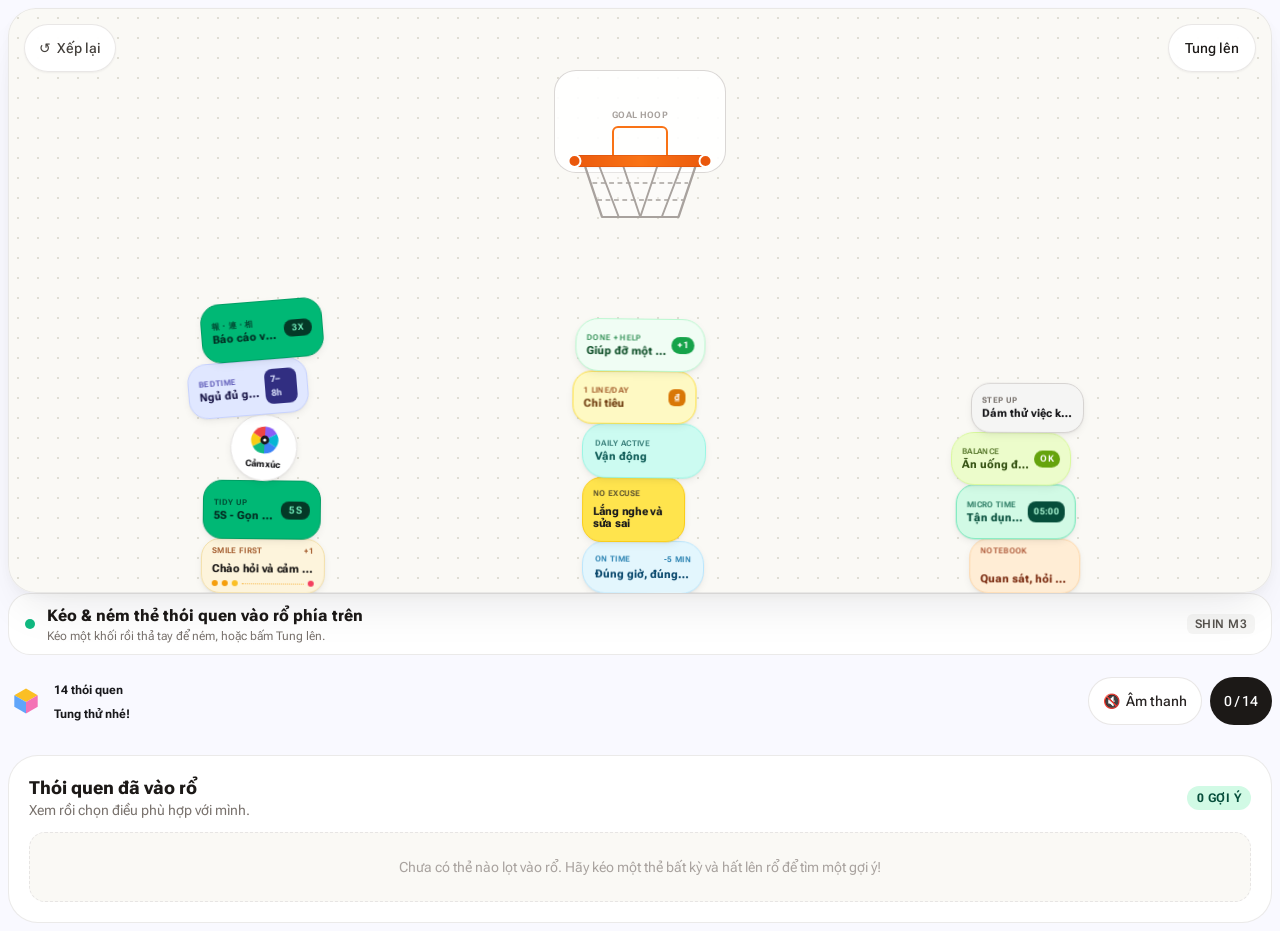
==== habit-game.html @ b095c503 "M3.3.20" ====
<!DOCTYPE html>
<html lang="vi">
<head>
  <meta charset="UTF-8" />
  <meta name="viewport" content="width=device-width, initial-scale=1.0" />
  <title>Tung thói quen · Shin routine</title>

  <!-- Tailwind CSS -->
  <link rel="stylesheet" href="assets/game/habit-game.css?v=M3.3.20-5S.1">

  <!-- Thư viện vật lý 2D Matter.js -->
  <script src="assets/game/matter-0.19.0.min.js?v=M3.3.20-5S.1"></script>

  <style>
@font-face{font-family:'Roboto Flex';src:url('assets/fonts/roboto-flex-vietnamese.woff2') format('woff2');font-weight:100 1000;font-display:swap;unicode-range:U+0102-0103,U+0110-0111,U+0128-0129,U+0168-0169,U+01A0-01A1,U+01AF-01B0,U+0300-0301,U+0303-0304,U+0308-0309,U+0323,U+0329,U+1EA0-1EF9,U+20AB;}
@font-face{font-family:'Roboto Flex';src:url('assets/fonts/roboto-flex-latin.woff2') format('woff2');font-weight:100 1000;font-display:swap;unicode-range:U+0000-00FF,U+0131,U+0152-0153,U+02BB-02BC,U+02C6,U+02DA,U+02DC,U+0304,U+0308,U+0329,U+2000-206F,U+20AC,U+2122,U+2191,U+2193,U+2212,U+2215,U+FEFF,U+FFFD;}

    :root {
      --bg-page: #F6F5F0;
      --bg-table: #FAF9F5;
      --dot-color: #DFDDD4;
      --ink-primary: #18181B;
    }

    body {
      font-family: 'Roboto Flex', -apple-system, BlinkMacSystemFont, sans-serif;
      background-color: var(--bg-page);
      color: var(--ink-primary);
      overscroll-behavior: none;
    }

    .font-mono-tag {
      font-family: ui-monospace, monospace;
      letter-spacing: 0.04em;
    }

    /* Mặt bàn Google Tabletop với họa tiết lưới chấm đặc trưng */
    .tabletop-surface {
      background-color: var(--bg-table);
      background-image: radial-gradient(var(--dot-color) 1.35px, transparent 1.35px);
      background-size: 20px 20px;
      box-shadow:
        0 24px 48px -16px rgba(24, 24, 27, 0.10),
        0 4px 12px -2px rgba(24, 24, 27, 0.04),
        inset 0 0 0 1px rgba(24, 24, 27, 0.07);
      touch-action: none;
      user-select: none;
      -webkit-user-select: none;
    }

    /* Thẻ / Khối vật lý Tabletop */
    .tt-widget {
      position: absolute;
      top: 0;
      left: 0;
      will-change: transform;
      pointer-events: none;
      box-shadow:
        0 3px 10px -2px rgba(24, 24, 27, 0.09),
        0 1px 2px rgba(24, 24, 27, 0.05);
      transition: box-shadow 0.16s ease, opacity 0.25s ease;
    }

    .tt-widget.is-grabbed {
      box-shadow:
        0 20px 32px -8px rgba(24, 24, 27, 0.24),
        0 8px 16px -4px rgba(24, 24, 27, 0.10),
        0 0 0 2px #18181B;
      z-index: 30;
    }

    /* Hiệu ứng rung lưới rổ khi ném lọt */
    @keyframes netSwish {
      0% { transform: scaleY(1) scaleX(1); }
      28% { transform: scaleY(1.28) scaleX(0.85); }
      62% { transform: scaleY(0.92) scaleX(1.06); }
      100% { transform: scaleY(1) scaleX(1); }
    }

    .net-swish-anim {
      transform-origin: top center;
      animation: netSwish 0.45s cubic-bezier(0.22, 1, 0.36, 1);
    }

    /* Hiệu ứng hạt màu Tabletop khi ghi điểm */
    @keyframes confettiBurst {
      0% {
        opacity: 1;
        transform: translate(0, 0) scale(1) rotate(0deg);
      }
      100% {
        opacity: 0;
        transform: translate(var(--dx), var(--dy)) scale(0.35) rotate(140deg);
      }
    }

    .tt-particle {
      position: absolute;
      width: 8px;
      height: 8px;
      border-radius: 3px;
      pointer-events: none;
      animation: confettiBurst 0.65s cubic-bezier(0.16, 1, 0.3, 1) forwards;
    }

    /* Lớp bắt sự kiện kéo thả */
    #interaction-layer {
      position: absolute;
      inset: 0;
      z-index: 20;
      cursor: grab;
      touch-action: none;
    }

    #interaction-layer:active {
      cursor: grabbing;
    }
  </style>
<style>html,body{margin:0;overscroll-behavior:contain}body{padding:12px!important;background:#F9F9FF}#court-wrapper{height:clamp(480px,70dvh,570px);border-radius:28px}#hud-banner{margin-bottom:10px}#hud-title,#hud-desc{white-space:normal;line-height:1.4}#hud-desc{font-size:12px}#selected-habits-list{max-height:none}.result14{padding:13px;border:1px solid #E0E4ED;border-radius:20px;background:#F9FAFF}.result14 b{font-size:16px;line-height:1.35}.result14 p{font-size:13px;line-height:1.5;margin:5px 0 8px;color:#525E70}.result14-actions{display:flex;flex-wrap:wrap;gap:6px}.result14 button{border:0;border-radius:22px;padding:10px 12px;min-height:44px;font-size:13px;font-weight:600;background:#E7EEFB;color:#204B88}.result14 button[data-action=choose]{background:#2265C5;color:white}.result14 button[data-action=return]{background:transparent;color:#687182}.result14-status{display:block;font-size:12px;color:#52714F;margin-bottom:7px}#empty-habits-msg{font-size:13px;line-height:1.5}#selected-count-badge{white-space:nowrap}#sound-toggle{min-width:44px;min-height:44px}#reset-btn,#toss-btn{min-height:44px}#court-wrapper{touch-action:none}#selected-habits-list{display:grid;gap:8px}button:focus-visible{outline:3px solid #2265C5;outline-offset:3px}@media(prefers-reduced-motion:reduce){.tt-particle{display:none}.net-swish-anim{animation:none}}</style>
<style>.game14-small-title{font-size:13px;line-height:1.4}#game14-results-jump{position:fixed;right:14px;bottom:14px;z-index:40;background:#2265C5;color:white;border:1px solid #fff6;border-radius:24px;min-height:44px;padding:10px 16px;font-size:14px;font-weight:600;box-shadow:0 3px 16px #183D702B}#game14-results-jump[hidden]{display:none}</style>
<link rel="stylesheet" href="design-system.css?v=M3.3.20-5S.1">
<link rel="stylesheet" href="design-game.css?v=M3.3.20-5S.1">
</head>
<body id="shinGame19" class="min-h-screen flex flex-col items-center py-5 px-3 sm:py-7 sm:px-4">

  <!-- Header mang phong cách Google CHƠI ĐỂ KHÁM PHÁ -->
  <header class="w-full max-w-[460px] flex items-center justify-between mb-3.5">
    <div class="flex items-center gap-2.5">
      <!-- Logo đa sắc 3D lấy cảm hứng từ Tabletop -->
      <svg class="w-9 h-9 shrink-0" viewBox="0 0 40 40" fill="none">
        <path d="M20 6L33 13.5L20 21L7 13.5L20 6Z" fill="#FBBF24"/>
        <path d="M7 13.5L20 21V34L7 26.5V13.5Z" fill="#60A5FA"/>
        <path d="M33 13.5L20 21V34L33 26.5V13.5Z" fill="#F472B6"/>
      </svg>
      <div>
        <b class="game14-small-title">14 thói quen<br>Tung thử nhé!</b>
      </div>
    </div>

    <div class="flex items-center gap-2">
      <button id="sound-toggle" type="button" class="px-3.5 py-2 rounded-full bg-white hover:bg-stone-50 active:scale-95 text-xs font-bold text-stone-800 border border-stone-200/90 shadow-xs flex items-center gap-1.5 transition cursor-pointer">
        <span id="sound-icon">🔊</span>
        <span class="hidden sm:inline">Âm thanh</span>
      </button>
      <button type="button" title="Xem gợi ý đã vào rổ" id="score-pill" class="px-3.5 py-2 rounded-full bg-stone-900 text-white text-xs font-extrabold shadow-xs">
        0 / 14
      </button>
    </div>
  </header>

  <!-- Khu vực chính -->
  <main class="w-full max-w-[460px] flex flex-col items-center">

    <!-- Thanh hiển thị chi tiết thói quen khi chạm vào thẻ -->
    <div id="hud-banner" class="w-full mb-3 px-4 py-2.5 rounded-[22px] bg-white border border-stone-200/80 shadow-xs flex items-center justify-between gap-3 min-h-[52px]">
      <div class="flex items-center gap-3 min-w-0">
        <span id="hud-badge" class="w-2.5 h-2.5 rounded-full bg-emerald-500 shrink-0"></span>
        <div class="min-w-0">
          <div id="hud-title" class="text-xs sm:text-sm font-extrabold text-stone-900 truncate">
            Kéo & ném thẻ thói quen vào rổ phía trên
          </div>
          <div id="hud-desc" class="text-[11px] text-stone-500 truncate">
            Kéo một khối rồi thả tay để ném, hoặc bấm Tung lên.
          </div>
        </div>
      </div>
      <span id="hud-tag" class="font-mono-tag shrink-0 px-2 py-0.5 rounded-md bg-stone-100 text-stone-600 text-[10px] font-semibold uppercase">
        SHIN M3
      </span>
    </div>

    <!-- Mặt Bàn Vật Lý Google Tabletop + Rổ Bóng Rổ -->
    <div id="court-wrapper" class="relative w-full h-[500px] sm:h-[560px] rounded-[38px] tabletop-surface overflow-hidden">

      <!-- Nút Làm mới ở góc trên bên trái -->
      <button id="reset-btn" type="button" class="absolute top-4 left-4 z-30 px-3.5 py-2 rounded-full bg-white/95 hover:bg-white active:scale-95 text-xs font-bold text-stone-700 shadow-sm border border-stone-200/90 transition cursor-pointer flex items-center gap-1.5">
        <span>↺</span>
        <span>Xếp lại</span>
      </button>

      <!-- Nút Tung lên (Xáo trộn) chuẩn phong cách Tabletop ở góc trên bên phải -->
      <button id="toss-btn" type="button" class="absolute top-4 right-4 z-30 px-4 py-2 rounded-full bg-white/95 hover:bg-white active:scale-95 text-xs font-extrabold text-stone-900 shadow-sm border border-stone-200/90 transition cursor-pointer">
        Tung lên
      </button>

      <!-- LỚP 1 (Phía sau thẻ): Bảng rổ tối giản kiểu Tabletop -->
      <div id="hoop-backboard" class="absolute pointer-events-none z-[5] flex flex-col items-center justify-end" style="transform: translateX(-50%);">
        <div class="w-full h-full rounded-[22px] bg-white/90 backdrop-blur-xs border border-stone-300/90 shadow-xs flex flex-col items-center justify-end pb-2.5">
          <div class="font-mono-tag text-[9px] font-bold text-stone-400 uppercase tracking-widest mb-1">GOAL HOOP</div>
          <!-- Ô mục tiêu cam trên bảng rổ -->
          <div class="w-14 h-9 border-[2.5px] border-orange-500 rounded-md"></div>
        </div>
      </div>

      <!-- LỚP 2 (Giữa): 20 Thẻ Thói Quen Vật Lý -->
      <div id="items-container" class="absolute inset-0 z-[10] pointer-events-none"></div>

      <!-- LỚP 3 (Phía trước thẻ): Vành rổ & Lưới rổ -->
      <div id="hoop-foreground" class="absolute pointer-events-none z-[18] flex flex-col items-center" style="transform: translateX(-50%);">
        <div class="w-full h-3 rounded-full bg-gradient-to-r from-orange-600 via-orange-500 to-orange-600 shadow-sm border border-orange-700/30 relative">
          <span class="absolute -left-1 top-1/2 -translate-y-1/2 w-3.5 h-3.5 rounded-full bg-orange-600 border-2 border-white"></span>
          <span class="absolute -right-1 top-1/2 -translate-y-1/2 w-3.5 h-3.5 rounded-full bg-orange-600 border-2 border-white"></span>
        </div>
        <svg id="hoop-net-svg" class="w-[86%] h-14 -mt-0.5 overflow-visible" viewBox="0 0 100 56" preserveAspectRatio="none">
          <path d="M 4 2 L 18 52 L 82 52 L 96 2" fill="rgba(255,255,255,0.32)" stroke="#A8A29E" stroke-width="2" stroke-linejoin="round"/>
          <path d="M 16 2 L 32 52 M 36 2 L 50 52 M 64 2 L 50 52 M 84 2 L 68 52" stroke="#A8A29E" stroke-width="1.6" stroke-linecap="round"/>
          <path d="M 10 18 L 90 18 M 14 35 L 86 35" stroke="#A8A29E" stroke-width="1.5" stroke-dasharray="4 3"/>
        </svg>
      </div>

      <!-- Lớp hạt hiệu ứng -->
      <div id="fx-layer" class="absolute inset-0 z-[22] pointer-events-none"></div>

      <!-- Lớp nhận tương tác kéo & ném -->
      <div id="interaction-layer"></div>
    </div>

    <!-- Danh Sách Thói Quen Đã Ném Trúng Rổ Để Rèn Luyện -->
    <section class="w-full mt-4 bg-white rounded-[30px] border border-stone-200/80 shadow-xs p-4 sm:p-5">
      <div class="flex items-center justify-between mb-3">
        <div>
          <h2 class="text-sm font-extrabold text-stone-900">Thói quen đã vào rổ</h2>
          <p class="text-[11px] text-stone-500">Xem rồi chọn điều phù hợp với mình.</p>
        </div>
        <span id="selected-count-badge" class="font-mono-tag px-2.5 py-1 rounded-full bg-emerald-100 text-emerald-900 text-[11px] font-bold">
          0 GỢI Ý
        </span>
      </div>

      <!-- Trạng thái trống -->
      <div id="empty-habits-msg" class="py-6 px-4 rounded-2xl bg-[#FAF9F5] border border-dashed border-stone-200 text-center text-xs text-stone-400">
        Chưa có thẻ nào lọt vào rổ. Hãy kéo một thẻ bất kỳ và hất lên rổ để tìm một gợi ý!
      </div>

      <!-- Danh sách thẻ đã chọn -->
      <div id="selected-habits-list" class="grid grid-cols-1 gap-2 pr-0.5"></div>
    </section>

  </main>
  <button type="button" id="game14-results-jump" hidden aria-label="Xem thói quen đã vào rổ"></button>

  <script src="assets/game/habit-game.js?v=M3.3.20-5S.1"></script>
</body>
</html>
<script>document.addEventListener('DOMContentLoaded',function(){var main=document.querySelector('main'),head=document.querySelector('body>header');if(main&&head)main.appendChild(head);});</script><style>html,body,button,input,.font-mono-tag{font-family:'Roboto Flex',Arial,sans-serif}body{padding:8px!important}main{display:flex;flex-direction:column}main>header{order:2;margin-top:12px}#court-wrapper{order:0;height:clamp(380px,65dvh,650px)}#hud-banner{order:1}main>section{order:3}.game14-small-title{font-size:13px}#court-wrapper .tt-widget{font-family:'Roboto Flex',Arial,sans-serif}</style>
---- assets/game/habit-game.css ----
*, ::before, ::after{--tw-border-spacing-x:0;--tw-border-spacing-y:0;--tw-translate-x:0;--tw-translate-y:0;--tw-rotate:0;--tw-skew-x:0;--tw-skew-y:0;--tw-scale-x:1;--tw-scale-y:1;--tw-pan-x: ;--tw-pan-y: ;--tw-pinch-zoom: ;--tw-scroll-snap-strictness:proximity;--tw-gradient-from-position: ;--tw-gradient-via-position: ;--tw-gradient-to-position: ;--tw-ordinal: ;--tw-slashed-zero: ;--tw-numeric-figure: ;--tw-numeric-spacing: ;--tw-numeric-fraction: ;--tw-ring-inset: ;--tw-ring-offset-width:0px;--tw-ring-offset-color:#fff;--tw-ring-color:rgb(59 130 246 / 0.5);--tw-ring-offset-shadow:0 0 #0000;--tw-ring-shadow:0 0 #0000;--tw-shadow:0 0 #0000;--tw-shadow-colored:0 0 #0000;--tw-blur: ;--tw-brightness: ;--tw-contrast: ;--tw-grayscale: ;--tw-hue-rotate: ;--tw-invert: ;--tw-saturate: ;--tw-sepia: ;--tw-drop-shadow: ;--tw-backdrop-blur: ;--tw-backdrop-brightness: ;--tw-backdrop-contrast: ;--tw-backdrop-grayscale: ;--tw-backdrop-hue-rotate: ;--tw-backdrop-invert: ;--tw-backdrop-opacity: ;--tw-backdrop-saturate: ;--tw-backdrop-sepia: ;--tw-contain-size: ;--tw-contain-layout: ;--tw-contain-paint: ;--tw-contain-style: }::backdrop{--tw-border-spacing-x:0;--tw-border-spacing-y:0;--tw-translate-x:0;--tw-translate-y:0;--tw-rotate:0;--tw-skew-x:0;--tw-skew-y:0;--tw-scale-x:1;--tw-scale-y:1;--tw-pan-x: ;--tw-pan-y: ;--tw-pinch-zoom: ;--tw-scroll-snap-strictness:proximity;--tw-gradient-from-position: ;--tw-gradient-via-position: ;--tw-gradient-to-position: ;--tw-ordinal: ;--tw-slashed-zero: ;--tw-numeric-figure: ;--tw-numeric-spacing: ;--tw-numeric-fraction: ;--tw-ring-inset: ;--tw-ring-offset-width:0px;--tw-ring-offset-color:#fff;--tw-ring-color:rgb(59 130 246 / 0.5);--tw-ring-offset-shadow:0 0 #0000;--tw-ring-shadow:0 0 #0000;--tw-shadow:0 0 #0000;--tw-shadow-colored:0 0 #0000;--tw-blur: ;--tw-brightness: ;--tw-contrast: ;--tw-grayscale: ;--tw-hue-rotate: ;--tw-invert: ;--tw-saturate: ;--tw-sepia: ;--tw-drop-shadow: ;--tw-backdrop-blur: ;--tw-backdrop-brightness: ;--tw-backdrop-contrast: ;--tw-backdrop-grayscale: ;--tw-backdrop-hue-rotate: ;--tw-backdrop-invert: ;--tw-backdrop-opacity: ;--tw-backdrop-saturate: ;--tw-backdrop-sepia: ;--tw-contain-size: ;--tw-contain-layout: ;--tw-contain-paint: ;--tw-contain-style: }/* ! tailwindcss v3.4.17 | MIT License | https://tailwindcss.com */*,::after,::before{box-sizing:border-box;border-width:0;border-style:solid;border-color:#e5e7eb}::after,::before{--tw-content:''}:host,html{line-height:1.5;-webkit-text-size-adjust:100%;-moz-tab-size:4;tab-size:4;font-family:ui-sans-serif, system-ui, sans-serif, "Apple Color Emoji", "Segoe UI Emoji", "Segoe UI Symbol", "Noto Color Emoji";font-feature-settings:normal;font-variation-settings:normal;-webkit-tap-highlight-color:transparent}body{margin:0;line-height:inherit}hr{height:0;color:inherit;border-top-width:1px}abbr:where([title]){-webkit-text-decoration:underline dotted;text-decoration:underline dotted}h1,h2,h3,h4,h5,h6{font-size:inherit;font-weight:inherit}a{color:inherit;text-decoration:inherit}b,strong{font-weight:bolder}code,kbd,pre,samp{font-family:ui-monospace, SFMono-Regular, Menlo, Monaco, Consolas, "Liberation Mono", "Courier New", monospace;font-feature-settings:normal;font-variation-settings:normal;font-size:1em}small{font-size:80%}sub,sup{font-size:75%;line-height:0;position:relative;vertical-align:baseline}sub{bottom:-.25em}sup{top:-.5em}table{text-indent:0;border-color:inherit;border-collapse:collapse}button,input,optgroup,select,textarea{font-family:inherit;font-feature-settings:inherit;font-variation-settings:inherit;font-size:100%;font-weight:inherit;line-height:inherit;letter-spacing:inherit;color:inherit;margin:0;padding:0}button,select{text-transform:none}button,input:where([type=button]),input:where([type=reset]),input:where([type=submit]){-webkit-appearance:button;background-color:transparent;background-image:none}:-moz-focusring{outline:auto}:-moz-ui-invalid{box-shadow:none}progress{vertical-align:baseline}::-webkit-inner-spin-button,::-webkit-outer-spin-button{height:auto}[type=search]{-webkit-appearance:textfield;outline-offset:-2px}::-webkit-search-decoration{-webkit-appearance:none}::-webkit-file-upload-button{-webkit-appearance:button;font:inherit}summary{display:list-item}blockquote,dd,dl,figure,h1,h2,h3,h4,h5,h6,hr,p,pre{margin:0}fieldset{margin:0;padding:0}legend{padding:0}menu,ol,ul{list-style:none;margin:0;padding:0}dialog{padding:0}textarea{resize:vertical}input::placeholder,textarea::placeholder{opacity:1;color:#9ca3af}[role=button],button{cursor:pointer}:disabled{cursor:default}audio,canvas,embed,iframe,img,object,svg,video{display:block;vertical-align:middle}img,video{max-width:100%;height:auto}[hidden]:where(:not([hidden=until-found])){display:none}.pointer-events-none{pointer-events:none}.absolute{position:absolute}.relative{position:relative}.inset-0{inset:0px}.-left-1{left:-0.25rem}.-right-1{right:-0.25rem}.left-4{left:1rem}.right-4{right:1rem}.top-1\/2{top:50%}.top-4{top:1rem}.z-30{z-index:30}.z-\[10\]{z-index:10}.z-\[18\]{z-index:18}.z-\[22\]{z-index:22}.z-\[5\]{z-index:5}.-mt-0\.5{margin-top:-0.125rem}.mb-0\.5{margin-bottom:0.125rem}.mb-1{margin-bottom:0.25rem}.mb-3{margin-bottom:0.75rem}.mb-3\.5{margin-bottom:0.875rem}.mt-4{margin-top:1rem}.mt-0\.5{margin-top:0.125rem}.flex{display:flex}.grid{display:grid}.hidden{display:none}.h-14{height:3.5rem}.h-2\.5{height:0.625rem}.h-3{height:0.75rem}.h-3\.5{height:0.875rem}.h-9{height:2.25rem}.h-\[500px\]{height:500px}.h-full{height:100%}.h-1\.5{height:0.375rem}.h-5{height:1.25rem}.h-8{height:2rem}.h-\[1\.5px\]{height:1.5px}.min-h-\[52px\]{min-height:52px}.min-h-screen{min-height:100vh}.w-14{width:3.5rem}.w-2\.5{width:0.625rem}.w-3\.5{width:0.875rem}.w-9{width:2.25rem}.w-\[86\%\]{width:86%}.w-full{width:100%}.w-1\.5{width:0.375rem}.w-5{width:1.25rem}.w-8{width:2rem}.min-w-0{min-width:0px}.max-w-\[460px\]{max-width:460px}.flex-1{flex:1 1 0%}.shrink-0{flex-shrink:0}.-translate-y-1\/2{--tw-translate-y:-50%;transform:translate(var(--tw-translate-x), var(--tw-translate-y)) rotate(var(--tw-rotate)) skewX(var(--tw-skew-x)) skewY(var(--tw-skew-y)) scaleX(var(--tw-scale-x)) scaleY(var(--tw-scale-y))}.cursor-pointer{cursor:pointer}.grid-cols-1{grid-template-columns:repeat(1, minmax(0, 1fr))}.flex-col{flex-direction:column}.items-center{align-items:center}.justify-end{justify-content:flex-end}.justify-center{justify-content:center}.justify-between{justify-content:space-between}.gap-1\.5{gap:0.375rem}.gap-2{gap:0.5rem}.gap-2\.5{gap:0.625rem}.gap-3{gap:0.75rem}.gap-1{gap:0.25rem}.overflow-hidden{overflow:hidden}.overflow-visible{overflow:visible}.truncate{overflow:hidden;text-overflow:ellipsis;white-space:nowrap}.rounded-2xl{border-radius:1rem}.rounded-\[22px\]{border-radius:22px}.rounded-\[30px\]{border-radius:30px}.rounded-\[38px\]{border-radius:38px}.rounded-full{border-radius:9999px}.rounded-md{border-radius:0.375rem}.rounded-lg{border-radius:0.5rem}.border{border-width:1px}.border-2{border-width:2px}.border-\[2\.5px\]{border-width:2.5px}.border-b{border-bottom-width:1px}.border-dashed{border-style:dashed}.border-dotted{border-style:dotted}.border-orange-500{--tw-border-opacity:1;border-color:rgb(249 115 22 / var(--tw-border-opacity, 1))}.border-orange-700\/30{border-color:rgb(194 65 12 / 0.3)}.border-stone-200{--tw-border-opacity:1;border-color:rgb(231 229 228 / var(--tw-border-opacity, 1))}.border-stone-200\/80{border-color:rgb(231 229 228 / 0.8)}.border-stone-200\/90{border-color:rgb(231 229 228 / 0.9)}.border-stone-300\/90{border-color:rgb(214 211 209 / 0.9)}.border-white{--tw-border-opacity:1;border-color:rgb(255 255 255 / var(--tw-border-opacity, 1))}.border-amber-500\/70{border-color:rgb(245 158 11 / 0.7)}.bg-\[\#FAF9F5\]{--tw-bg-opacity:1;background-color:rgb(250 249 245 / var(--tw-bg-opacity, 1))}.bg-emerald-100{--tw-bg-opacity:1;background-color:rgb(209 250 229 / var(--tw-bg-opacity, 1))}.bg-emerald-500{--tw-bg-opacity:1;background-color:rgb(16 185 129 / var(--tw-bg-opacity, 1))}.bg-orange-600{--tw-bg-opacity:1;background-color:rgb(234 88 12 / var(--tw-bg-opacity, 1))}.bg-stone-100{--tw-bg-opacity:1;background-color:rgb(245 245 244 / var(--tw-bg-opacity, 1))}.bg-stone-900{--tw-bg-opacity:1;background-color:rgb(28 25 23 / var(--tw-bg-opacity, 1))}.bg-white{--tw-bg-opacity:1;background-color:rgb(255 255 255 / var(--tw-bg-opacity, 1))}.bg-white\/90{background-color:rgb(255 255 255 / 0.9)}.bg-white\/95{background-color:rgb(255 255 255 / 0.95)}.bg-\[\#043927\]{--tw-bg-opacity:1;background-color:rgb(4 57 39 / var(--tw-bg-opacity, 1))}.bg-amber-400{--tw-bg-opacity:1;background-color:rgb(251 191 36 / var(--tw-bg-opacity, 1))}.bg-amber-500{--tw-bg-opacity:1;background-color:rgb(245 158 11 / var(--tw-bg-opacity, 1))}.bg-amber-600{--tw-bg-opacity:1;background-color:rgb(217 119 6 / var(--tw-bg-opacity, 1))}.bg-blue-600{--tw-bg-opacity:1;background-color:rgb(37 99 235 / var(--tw-bg-opacity, 1))}.bg-emerald-900{--tw-bg-opacity:1;background-color:rgb(6 78 59 / var(--tw-bg-opacity, 1))}.bg-green-600{--tw-bg-opacity:1;background-color:rgb(22 163 74 / var(--tw-bg-opacity, 1))}.bg-indigo-900{--tw-bg-opacity:1;background-color:rgb(49 46 129 / var(--tw-bg-opacity, 1))}.bg-lime-600{--tw-bg-opacity:1;background-color:rgb(101 163 13 / var(--tw-bg-opacity, 1))}.bg-purple-600{--tw-bg-opacity:1;background-color:rgb(147 51 234 / var(--tw-bg-opacity, 1))}.bg-rose-500{--tw-bg-opacity:1;background-color:rgb(244 63 94 / var(--tw-bg-opacity, 1))}.bg-violet-600{--tw-bg-opacity:1;background-color:rgb(124 58 237 / var(--tw-bg-opacity, 1))}.bg-gradient-to-r{background-image:linear-gradient(to right, var(--tw-gradient-stops))}.from-orange-600{--tw-gradient-from:#ea580c var(--tw-gradient-from-position);--tw-gradient-to:rgb(234 88 12 / 0) var(--tw-gradient-to-position);--tw-gradient-stops:var(--tw-gradient-from), var(--tw-gradient-to)}.via-orange-500{--tw-gradient-to:rgb(249 115 22 / 0)  var(--tw-gradient-to-position);--tw-gradient-stops:var(--tw-gradient-from), #f97316 var(--tw-gradient-via-position), var(--tw-gradient-to)}.to-orange-600{--tw-gradient-to:#ea580c var(--tw-gradient-to-position)}.p-4{padding:1rem}.p-1{padding:0.25rem}.p-2\.5{padding:0.625rem}.px-2{padding-left:0.5rem;padding-right:0.5rem}.px-2\.5{padding-left:0.625rem;padding-right:0.625rem}.px-3{padding-left:0.75rem;padding-right:0.75rem}.px-3\.5{padding-left:0.875rem;padding-right:0.875rem}.px-4{padding-left:1rem;padding-right:1rem}.py-0\.5{padding-top:0.125rem;padding-bottom:0.125rem}.py-1{padding-top:0.25rem;padding-bottom:0.25rem}.py-2{padding-top:0.5rem;padding-bottom:0.5rem}.py-2\.5{padding-top:0.625rem;padding-bottom:0.625rem}.py-5{padding-top:1.25rem;padding-bottom:1.25rem}.py-6{padding-top:1.5rem;padding-bottom:1.5rem}.px-1\.5{padding-left:0.375rem;padding-right:0.375rem}.py-1\.5{padding-top:0.375rem;padding-bottom:0.375rem}.pb-2\.5{padding-bottom:0.625rem}.pr-0\.5{padding-right:0.125rem}.text-center{text-align:center}.text-\[10px\]{font-size:10px}.text-\[11px\]{font-size:11px}.text-\[9px\]{font-size:9px}.text-sm{font-size:0.875rem;line-height:1.25rem}.text-xl{font-size:1.25rem;line-height:1.75rem}.text-xs{font-size:0.75rem;line-height:1rem}.text-\[7\.5px\]{font-size:7.5px}.text-\[8\.5px\]{font-size:8.5px}.text-\[8px\]{font-size:8px}.font-bold{font-weight:700}.font-extrabold{font-weight:800}.font-medium{font-weight:500}.font-semibold{font-weight:600}.uppercase{text-transform:uppercase}.leading-none{line-height:1}.leading-\[1\.15\]{line-height:1.15}.leading-tight{line-height:1.25}.tracking-tight{letter-spacing:-0.025em}.tracking-widest{letter-spacing:0.1em}.text-emerald-900{--tw-text-opacity:1;color:rgb(6 78 59 / var(--tw-text-opacity, 1))}.text-stone-400{--tw-text-opacity:1;color:rgb(168 162 158 / var(--tw-text-opacity, 1))}.text-stone-500{--tw-text-opacity:1;color:rgb(120 113 108 / var(--tw-text-opacity, 1))}.text-stone-600{--tw-text-opacity:1;color:rgb(87 83 78 / var(--tw-text-opacity, 1))}.text-stone-700{--tw-text-opacity:1;color:rgb(68 64 60 / var(--tw-text-opacity, 1))}.text-stone-800{--tw-text-opacity:1;color:rgb(41 37 36 / var(--tw-text-opacity, 1))}.text-stone-900{--tw-text-opacity:1;color:rgb(28 25 23 / var(--tw-text-opacity, 1))}.text-white{--tw-text-opacity:1;color:rgb(255 255 255 / var(--tw-text-opacity, 1))}.text-amber-800\/80{color:rgb(146 64 14 / 0.8)}.text-blue-700\/80{color:rgb(29 78 216 / 0.8)}.text-cyan-800\/75{color:rgb(21 94 117 / 0.75)}.text-emerald-200{--tw-text-opacity:1;color:rgb(167 243 208 / var(--tw-text-opacity, 1))}.text-emerald-300{--tw-text-opacity:1;color:rgb(110 231 183 / var(--tw-text-opacity, 1))}.text-emerald-800\/80{color:rgb(6 95 70 / 0.8)}.text-emerald-950{--tw-text-opacity:1;color:rgb(2 44 34 / var(--tw-text-opacity, 1))}.text-emerald-950\/75{color:rgb(2 44 34 / 0.75)}.text-emerald-950\/80{color:rgb(2 44 34 / 0.8)}.text-green-700\/80{color:rgb(21 128 61 / 0.8)}.text-indigo-100{--tw-text-opacity:1;color:rgb(224 231 255 / var(--tw-text-opacity, 1))}.text-indigo-800\/75{color:rgb(55 48 163 / 0.75)}.text-lime-800\/80{color:rgb(63 98 18 / 0.8)}.text-orange-800\/75{color:rgb(154 52 18 / 0.75)}.text-purple-700\/80{color:rgb(126 34 206 / 0.8)}.text-purple-800\/75{color:rgb(107 33 168 / 0.75)}.text-rose-600\/80{color:rgb(225 29 72 / 0.8)}.text-rose-700\/80{color:rgb(190 18 60 / 0.8)}.text-sky-700\/80{color:rgb(3 105 161 / 0.8)}.text-stone-800\/75{color:rgb(41 37 36 / 0.75)}.text-teal-800\/75{color:rgb(17 94 89 / 0.75)}.shadow-sm{--tw-shadow:0 1px 2px 0 rgb(0 0 0 / 0.05);--tw-shadow-colored:0 1px 2px 0 var(--tw-shadow-color);box-shadow:var(--tw-ring-offset-shadow, 0 0 #0000), var(--tw-ring-shadow, 0 0 #0000), var(--tw-shadow)}.transition{transition-property:color, background-color, border-color, fill, stroke, opacity, box-shadow, transform, filter, -webkit-text-decoration-color, -webkit-backdrop-filter;transition-property:color, background-color, border-color, text-decoration-color, fill, stroke, opacity, box-shadow, transform, filter, backdrop-filter;transition-property:color, background-color, border-color, text-decoration-color, fill, stroke, opacity, box-shadow, transform, filter, backdrop-filter, -webkit-text-decoration-color, -webkit-backdrop-filter;transition-timing-function:cubic-bezier(0.4, 0, 0.2, 1);transition-duration:150ms}.hover\:bg-stone-50:hover{--tw-bg-opacity:1;background-color:rgb(250 250 249 / var(--tw-bg-opacity, 1))}.hover\:bg-white:hover{--tw-bg-opacity:1;background-color:rgb(255 255 255 / var(--tw-bg-opacity, 1))}.active\:scale-95:active{--tw-scale-x:.95;--tw-scale-y:.95;transform:translate(var(--tw-translate-x), var(--tw-translate-y)) rotate(var(--tw-rotate)) skewX(var(--tw-skew-x)) skewY(var(--tw-skew-y)) scaleX(var(--tw-scale-x)) scaleY(var(--tw-scale-y))}@media (min-width: 640px){.sm\:inline{display:inline}.sm\:h-\[560px\]{height:560px}.sm\:p-5{padding:1.25rem}.sm\:px-4{padding-left:1rem;padding-right:1rem}.sm\:py-7{padding-top:1.75rem;padding-bottom:1.75rem}.sm\:text-sm{font-size:0.875rem;line-height:1.25rem}}
---- design-system.css ----
/* Shin M3.3.19: one semantic type scale and one flow scaffold.
   Explicit roles replace typography-approved.js and its per-element !important
   styles. Important type declarations below bridge older component styles. */
:root{
 --shin-title:1.375rem;--shin-dialog:1.25rem;--shin-section:1.125rem;
 --shin-body:1rem;--shin-label:.875rem;--shin-meta:.75rem;
 --shin-space:16px;--shin-sheet-radius:28px;--shin-target:48px;
}
html{-webkit-text-size-adjust:100%;text-size-adjust:100%}
#shinTypographyRoot{font-size:var(--shin-body);line-height:1.5}
#shinTypographyRoot :is(#app,.ov){font-size:var(--shin-body);line-height:1.5}
#shinTypographyRoot :is(p,li,blockquote,label,.lbl,.qlab,.sentence,.sentence u,.say__b,.hw__why,.safe,.out,.quote,.steps,.f3-memo>p,.m3-journal-note,.flow-day-entry>p,.letter-body37):not(:where(.flow-paper *,.postage37 *)){
 font-size:var(--shin-body)!important;line-height:1.5!important;
}
#shinTypographyRoot :is(h2,h3,.f3-section-heading h2,.f3-setting-group h2,.f2-how-title h2,.f2-ci-row-head h3,.flow-empty h2):not(:where(.flow-paper *,.postage37 *)){
 font-size:var(--shin-section)!important;line-height:1.3334!important;font-weight:600;
}
#shinTypographyRoot :is(small,time,.note,.tiny,.ver,.m3-status,.f3-status,.m3-kicker,.ey,.hw__k,.ci40-kicker,.ci40-save-hint,.evening-pomo-eyebrow,.breath18-panel-head small,.review16 li):not(:where(.flow-paper *,.postage37 *)){
 font-size:var(--shin-meta)!important;line-height:1.3334!important;
}
#shinTypographyRoot :is(.m3-subtitle,.flow-row-main small,.flow-week-title small,.evening-mini small,.f3-setting-label small,.f3-setting-header>.sndt,.f2-head small,.ci40-hero>p:not(.ci40-kicker),.f3-empty,.letter-hint37,.letter-meaning37,.week-count-description31,.wnotes,.wnotes li,.wnotes li>b,.review16 p,.review16 summary,.runtime32 span,.runtime32 button,.m3-week-legend p):not(:where(.flow-paper *)){
 font-size:var(--shin-label)!important;line-height:1.4286!important;
}
#shinTypographyRoot :is(input:not([type=checkbox]):not([type=radio]):not([type=range]),textarea,select){font-size:var(--shin-body)!important;line-height:1.5!important;max-width:100%;min-width:0}
#shinTypographyRoot :is(.btn,.m3-button,.chp,.flow-link,.f2-text-button,.linkb,.week-link,.f3-tabs button,.f3-filters button,.m3-tabs button,.evening-skip-choice,.ci40-primary,.flow-flip){
 font-size:var(--shin-label)!important;line-height:1.4286!important;font-weight:500;
}
#shinTypographyRoot :is(.f3-tabs button span,.m3-tabs button span,.chp span):not(.material-symbols-rounded){font-size:inherit!important;line-height:inherit!important}
#shinTypographyRoot :is(.flow-row-main b,.flow-week-title b,.evening-mini b,.f3-lesson-row b,.f3-library-row-title b,.f3-setting-label>b,.f2-recorded-row>b,.f2-identity p,.ci40-extra-row>span,.ci40-moods>button){font-size:var(--shin-body)!important;line-height:1.5!important}
#shinTypographyRoot :is(.evening-group-label,.m3-heading>#hdate,.flow-today-toolbar,.flow-entry-meta time,.growth-key,.growth-key span){font-size:var(--shin-meta)!important;line-height:1.3334!important;color:var(--on-surface-variant)}
#shinTypographyRoot :is(.evening-tool b,.f3-create b,.m3-week-nav b){font-size:var(--shin-section)!important;line-height:1.3334!important}
#shinTypographyRoot :is(.sh__h>b,.sh__h>h2,.f2-head b,.shin-wizard-head b,.ci40-bar>b){
 font-size:var(--shin-dialog)!important;line-height:1.4!important;font-weight:600;min-width:0;
}
#shinTypographyRoot :is(.ci40-hero h2,.onboard-heading32 h1,.onboard32 h1,.first-choice32 h2,.wk__h h2,.tree-award h2){font-size:var(--shin-title)!important;line-height:1.2728!important}
#shinTypographyRoot #pageTitle35{font-size:var(--shin-title)!important;line-height:1.2728!important;letter-spacing:0;font-weight:600;margin:0;min-width:0;max-width:100%;white-space:nowrap;overflow:hidden;text-overflow:ellipsis}
#shinTypographyRoot .flow-card-stage{--balance-title:22px;--balance-body:18px;--balance-meta:12px}
#shinTypographyRoot .flow-card-stage :is(.flow-paper h2,.band-title h2){font-size:var(--balance-title)!important;line-height:1.2728!important}
#shinTypographyRoot .flow-card-stage :is(.band-block>p,.band-formula>.flow-who,.flow-japanese>p,.flow-benefit,.flow-back>blockquote,.flow-back>blockquote p){font-size:var(--balance-body)!important;line-height:1.5!important}
#shinTypographyRoot .flow-card-stage :is(.flow-card-level,.flow-card-how,.band-block>small,.flow-back-label,.flow-japanese>small,.flow-card-owner,.flow-card-owner b,.flow-card-owner small,.f2-day small,.flow-senpai small,.flow-senpai b,.band-personal){font-size:var(--balance-meta)!important;line-height:1.5!important}
#shinTypographyRoot :is(.sh__h,.ci40-bar)>:is(b,h2),#shinTypographyRoot .f2-head>div,#shinTypographyRoot .shin-wizard-head>div{flex:1;min-width:0}
#shinTypographyRoot :is(.sh__h,.ci40-bar)>:is(b,h2),#shinTypographyRoot .f2-head b,#shinTypographyRoot .shin-wizard-head b{display:block;white-space:nowrap;overflow:hidden;text-overflow:ellipsis}
#shinTypographyRoot :is(.btn,.m3-button,.flow-link,.f2-text-button,.chp,.linkb,.week-link,.evening-skip-choice){min-height:48px;border-radius:24px;max-width:100%;white-space:normal;overflow-wrap:anywhere}
#shinTypographyRoot :is(.m3-icon-button,button.x,button.back,.flow-row-plus,.flow-card-edit,.flow-card-speak,.breath18-icon,.breath18-to-scene,#gear){width:48px;min-width:48px;height:48px;min-height:48px;flex-shrink:0;padding:12px;box-sizing:border-box}
#shinTypographyRoot .sheet .igrid button{min-height:48px;min-width:0}
#shinTypographyRoot .sheet .swrow button{min-width:0;min-height:48px}
#shinTypographyRoot .sheet14-grip{height:24px;min-height:24px;flex:0 0 24px;cursor:grab}
#shinTypographyRoot :is(.sh__h,.f2-sheet .f2-head,.ci40-top){backdrop-filter:none;-webkit-backdrop-filter:none}
.shin-flow-progress{flex:none;position:relative;padding:0 16px 16px;background:var(--surface-low);--shin-track:var(--surface-high);--shin-active:var(--primary);color:var(--on-surface-variant)}
.shin-flow-progress__meta{display:flex;align-items:baseline;justify-content:space-between;gap:12px;margin-bottom:8px;font:400 var(--shin-meta)/1.3334 var(--f)}
.shin-flow-progress__meta>span:first-child{min-width:0;overflow:hidden;text-overflow:ellipsis;white-space:nowrap}
.shin-flow-progress__meta>span:last-child{flex:none;white-space:nowrap;font-variant-numeric:tabular-nums}
.shin-flow-progress__track{height:4px;border-radius:4px;background:var(--shin-track);overflow:hidden}
.shin-flow-progress__track>i{display:block;height:100%;border-radius:inherit;background:var(--shin-active);transition:width .2s var(--ease)}
.shin-flow-progress--inverse{--shin-track:#FFFFFF33;--shin-active:#BED8FF;background:var(--ci40-hero);color:var(--ci40-subtitle)}
#shinTypographyRoot .shin-wizard-head{top:auto!important;margin:0;padding:8px 8px 8px 16px;min-height:64px;gap:4px;background:var(--surface-low)}
#shinTypographyRoot .shin-wizard-head>.m3-icon-button:first-child{margin-left:-8px}
#shinTypographyRoot .wizard16{display:flex;flex-direction:column;height:auto;min-height:0;overflow:hidden;padding:0;scroll-padding:0}
#shinTypographyRoot .wizard16>.lc{flex:0 1 auto;min-height:0;overflow:auto;padding:8px 16px 24px;overscroll-behavior:contain;scroll-padding:16px}
#shinTypographyRoot .wizard16>.sbar{position:static;margin:0;border:0;border-top:1px solid var(--outline-variant);border-radius:0;box-shadow:none;flex:none;gap:12px;padding:12px 16px calc(12px + env(safe-area-inset-bottom));background:var(--surface-low)}
#shinTypographyRoot .wizard16 .sbar .st{font-size:var(--shin-meta)!important;line-height:1.3334!important;font-weight:400;flex:1;min-width:0;color:var(--on-surface-variant)}
#shinTypographyRoot .wizard16 .sbar>.btn{flex:0 1 auto;min-width:96px}
#shinTypographyRoot .goal16{padding:8px 0;font-size:var(--shin-body);line-height:1.5}
#shinTypographyRoot .goal16-buttons{display:grid;grid-template-columns:repeat(7,minmax(0,1fr));gap:4px;max-width:420px;margin:24px 0 16px}
#shinTypographyRoot .goal16-buttons button{width:100%;min-width:0;min-height:48px;height:48px;border-radius:24px;font-size:var(--shin-body);padding:0}
#shinTypographyRoot .goal16-label{margin:12px 0}
#shinTypographyRoot .sheet.f2-sheet:not(.f2-detail):not(.f2-breathe18):not(.f2-game14){display:flex;flex-direction:column;overflow:hidden;scroll-padding:0}
#shinTypographyRoot .f2-sheet>.f2-head{position:relative;top:auto;flex:none;min-height:64px;margin:0;padding:8px 8px 8px 16px;gap:4px;z-index:2}
#shinTypographyRoot .f2-sheet>.f2-body{flex:1 1 auto;min-height:0;overflow-y:auto;overflow-x:hidden;overscroll-behavior:contain;scroll-padding:16px;padding:16px}
#shinTypographyRoot .f2-sheet>.f3-tabs,#shinTypographyRoot .f2-sheet>.f2-detail-tabs{position:relative;top:auto;flex:none;min-width:0}
#shinTypographyRoot .f2-sheet>.f2-footer{position:relative;bottom:auto;flex:none;margin:0;min-height:72px;gap:8px;padding:12px 16px calc(12px + env(safe-area-inset-bottom));box-shadow:none}
#shinTypographyRoot .f2-sheet>.f2-footer .f2-step-link{white-space:nowrap}
#shinTypographyRoot .f2-how-title{margin-bottom:16px;align-items:flex-start;gap:12px}
#shinTypographyRoot .f2-how-title h2{margin:0}
#shinTypographyRoot .f2-how-content :is(p,li,.say__b,.hw__why,.quote,.safe,.out){font-size:var(--shin-body)!important;line-height:1.5!important}
#shinTypographyRoot .f2-how-content .say__b b{font-size:inherit;line-height:inherit}
#shinTypographyRoot .f2-how-content .hw__k{font-size:var(--shin-label)!important;line-height:1.4286!important}
#shinTypographyRoot .ci40-sheet .ci40-top{padding:0;background:var(--ci40-hero)}
#shinTypographyRoot .ci40-bar{padding:4px 8px 4px 16px;gap:4px;min-height:56px}
#shinTypographyRoot .ci40-top .shin-flow-progress{padding-bottom:12px}
#shinTypographyRoot .ci40-hero{padding:12px 16px 20px}
#shinTypographyRoot .ci40-hero .ci40-emblem{display:none}
#shinTypographyRoot .ci40-hero h2{margin:4px 0 8px;overflow-wrap:anywhere}
#shinTypographyRoot .ci40-body{padding:16px}
#shinTypographyRoot .ci40-question,#shinTypographyRoot .ci40-sheet .lbl{font-size:var(--shin-body)!important;line-height:1.5!important}
#shinTypographyRoot .ci40-footer{padding:8px 16px calc(8px + env(safe-area-inset-bottom));gap:0;background:var(--surface);border-top:1px solid var(--outline-variant);flex:none}
#shinTypographyRoot .ci40-footer :is(.ci40-primary,.ci40-skip){min-height:48px;margin:0}
#shinTypographyRoot .ci40-sheet .ci40-primary{font-size:var(--shin-label)!important;line-height:1.4286!important}
#shinTypographyRoot .ci40-save-hint{margin:0 0 4px}
#shinTypographyRoot .ci40-scroll{min-height:0;scroll-padding:16px}
#shinTypographyRoot .ci40-sheet textarea.inp{font-size:var(--shin-body)!important;line-height:1.5!important;min-height:96px;resize:vertical}
#shinTypographyRoot .ci40-sheet .f2-options .record-option{min-height:72px;font-size:var(--shin-label)!important;line-height:1.4286!important}
#shinTypographyRoot .ci40-extra-row{flex-wrap:wrap;min-width:0}
#shinTypographyRoot .ci40-extra-row>span{flex:1 1 140px}
#shinTypographyRoot .quick16 .ci40-top{background:var(--surface);color:var(--on-surface)}
#shinTypographyRoot .quick16-status{padding:12px 16px;flex-wrap:wrap}
#shinTypographyRoot .quick16 .ci40-scroll{min-height:0}
#shinTypographyRoot .f3-setting-header .f3-setting-label{min-width:0;flex:1}
#shinTypographyRoot .f3-setting-header .f3-setting-label>b{overflow-wrap:anywhere}
#shinTypographyRoot .f3-setting-header .f3-setting-label>small{white-space:normal}
#shinTypographyRoot .f3-setting-header>.m3-row-icon{flex-shrink:0}
#shinTypographyRoot .f3-setting-header>.m3-button,#shinTypographyRoot .f3-setting-header>.btn{flex-shrink:0}
#shinTypographyRoot .f3-stats b{font-size:var(--shin-title)!important;line-height:1.2728!important}
#shinTypographyRoot .f3-stats span{font-size:var(--shin-meta)!important;line-height:1.3334!important}
#shinTypographyRoot .f3-tabs{gap:0;padding:0 8px}
#shinTypographyRoot .f3-tabs>button{min-width:0;padding:12px 8px;flex:1}
#shinTypographyRoot .evening-library>.f3-tabs{display:grid;grid-template-columns:repeat(3,minmax(0,1fr));padding:0;gap:0}
#shinTypographyRoot .evening-library>.f3-tabs>button{padding:12px 4px;gap:4px}
#shinTypographyRoot .evening-library>.f3-tabs>button>span:not(.material-symbols-rounded){white-space:nowrap}
#shinTypographyRoot .f3-filters{flex-wrap:wrap;gap:8px}
#shinTypographyRoot .f3-filters button{min-height:48px}
#shinTypographyRoot .letter-sheet37{display:flex;flex-direction:column;padding:0;overflow:hidden}
#shinTypographyRoot .letter-sheet37>.sh__h{position:relative;top:auto;flex:none;min-height:64px;padding:8px 8px 8px 16px;margin:0;background:var(--surface-low)}
#shinTypographyRoot .letter-content37{flex:1 1 auto;min-height:0;overflow:auto;overscroll-behavior:contain;width:100%;max-width:none;padding:16px;box-sizing:border-box}
#shinTypographyRoot .letter-footer37{position:relative;bottom:auto;display:flex;flex-direction:column;gap:4px;margin-top:16px;padding:12px 0 calc(8px + env(safe-area-inset-bottom));background:var(--surface-low)}
#shinTypographyRoot .letter-footer37 .btn{width:100%}
#shinTypographyRoot .letter-compose37 .letter-hint37{margin:8px 0 16px}
#shinTypographyRoot .sheet .wk__hb h3{font-size:var(--shin-section)!important;line-height:1.3334!important}
#shinTypographyRoot .sheet .wk__hb h3>.small{font-size:var(--shin-meta)!important;line-height:1.3334!important}
#shinTypographyRoot .sheet .days>div{font-size:var(--shin-meta)!important;line-height:1.3334!important;min-width:0}
#shinTypographyRoot .sheet .wlegend>span{font-size:var(--shin-meta)!important;line-height:1.3334!important}
#shinTypographyRoot .runtime32[data-kind=offline]{white-space:normal;overflow:visible}
#shinTypographyRoot .runtime32[data-kind=offline]>span{white-space:normal}
#shinTypographyRoot .flow-week-dots,#shinTypographyRoot .f2-card-week>div{display:grid;grid-template-columns:repeat(7,minmax(0,1fr));gap:0}
#shinTypographyRoot .flow-week-day{min-width:0;min-height:56px}
#shinTypographyRoot .flow-week-day small{white-space:nowrap;font-size:var(--shin-meta)!important;line-height:1.3334!important}
#shinTypographyRoot :is(.flow-paper,.flow-week-row,.evening-mini,.m3-week-surface,.m3-page,.f3-setting-group,.wk){min-width:0;max-width:100%;box-sizing:border-box}
#shinTypographyRoot :is(.flow-day-entry p,.m3-journal-note,.growth-entry p,.letter-body37,.review16 li span){overflow-wrap:anywhere;word-break:normal}
#shinTypographyRoot .breath18-panel{font-size:var(--shin-label);line-height:1.4286}
#shinTypographyRoot .breath18-panel-head h2{font-size:var(--shin-dialog)!important;line-height:1.4!important}
#shinTypographyRoot .breath18-panel :is(button,summary){font-size:var(--shin-label)!important;line-height:1.4286!important;min-height:48px}
#shinTypographyRoot .breath18-stage .breath18-icon{width:48px;height:48px;min-height:48px}
#shinTypographyRoot :is(button,a,input,textarea,select,summary):focus-visible{outline:2px solid var(--primary);outline-offset:3px}
#shinTypographyRoot .sheet14-grip:focus-visible{outline-offset:-4px}
@media(max-width:767px){
 #shinTypographyRoot .m3-appbar{container:shin-header / inline-size;display:grid;grid-template-columns:minmax(0,1fr) auto;grid-template-rows:auto auto;gap:0 8px;padding:max(8px,env(safe-area-inset-top)) 16px 12px;margin:0;align-items:center;max-width:100%;box-sizing:border-box}
 #shinTypographyRoot .m3-heading{display:contents}
 #shinTypographyRoot .m3-heading>#hdate{grid-column:1;grid-row:1;min-width:0;margin:0;overflow-wrap:anywhere}
 #shinTypographyRoot .m3-heading>div{grid-column:1/-1;grid-row:2;display:flex;align-items:center;gap:4px;min-width:0;width:100%!important;max-width:100%}
 #shinTypographyRoot .m3-top-actions{grid-column:2;grid-row:1;display:flex;align-items:center;justify-content:flex-end;gap:0;min-width:0;flex-wrap:wrap}
 #shinTypographyRoot .m3-top-actions :is(#saveStatus32,#hpts,[data-act=collection]){display:none}
 #shinTypographyRoot .m3-floating-action{position:static}
 #shinTypographyRoot .ckb{width:auto;min-width:0;min-height:48px;height:auto;padding:6px 12px;gap:6px;border-radius:24px}
 #shinTypographyRoot .ckb span>b{font-size:var(--shin-label)!important;line-height:1.4286!important}
 #shinTypographyRoot .ckb span>small{font-size:var(--shin-meta)!important;line-height:1.3334!important}
 #shinTypographyRoot .m3-main{padding:8px 16px calc(112px + env(safe-area-inset-bottom));margin:0;min-width:0}
 #shinTypographyRoot .m3-release-demo{margin:0;padding:4px 16px;min-height:40px;font-size:var(--shin-meta);line-height:1.3334;gap:12px;box-sizing:border-box}
 #shinTypographyRoot .m3-release-demo button{min-height:40px;flex-shrink:0}
 #shinTypographyRoot .m3-navigation{container:shin-nav / inline-size;inset:auto 8px 8px;width:auto;max-width:none;min-height:76px;padding:4px 4px calc(4px + env(safe-area-inset-bottom));display:flex;flex-direction:row;gap:0;border-radius:28px;box-sizing:border-box}
 #shinTypographyRoot .m3-navigation>button{flex:1;min-width:0;max-width:none;min-height:64px;gap:4px;padding:4px 0;border-radius:24px}
 #shinTypographyRoot .m3-navigation>button>span:not(.m3-nav-indicator){font-size:var(--shin-meta)!important;line-height:1.3334!important;white-space:nowrap}
 #shinTypographyRoot .m3-navigation .m3-nav-indicator{width:56px;max-width:100%;height:32px;min-height:32px}
 #shinTypographyRoot .m3-navigation .m3-rail-brand{display:none}
 #shinTypographyRoot .ov,#shinTypographyRoot .ov.f2-overlay{padding:0!important;align-items:flex-end}
 #shinTypographyRoot .sheet,#shinTypographyRoot .sheet.sheet--mini{width:100%;max-width:none;max-height:calc(100dvh - max(12px,env(safe-area-inset-top)) - var(--kb));height:auto;min-height:0;border-radius:28px 28px 0 0;padding:16px;box-sizing:border-box;overscroll-behavior:contain}
 #shinTypographyRoot .sheet14-ready:not(.f2-sheet):not(.wizard16):not(.letter-sheet37):not(.ref12-achievement):not(.ref12-week)>.sheet14-grip{width:calc(100% + 32px);margin-left:-16px;margin-top:-16px}
 #shinTypographyRoot .sheet.wizard16,#shinTypographyRoot .sheet.letter-sheet37{padding:0}
 #shinTypographyRoot .sheet.f2-sheet{padding:0}
 #shinTypographyRoot .sheet:is(.f2-how,.f2-lesson,.f2-notebook,.f2-detail,.f2-pomodoro,.f2-game14,.f2-breathe18,.f2-checkin,.ref12-week){height:calc(100dvh - var(--kb));max-height:calc(100dvh - var(--kb));border-radius:0}
 #shinTypographyRoot .sheet.f2-record,#shinTypographyRoot .sheet.quick16{height:auto;max-height:calc(100dvh - 12px - var(--kb));width:100%;border-radius:28px 28px 0 0}
 #shinTypographyRoot .sheet.letter-sheet37{height:auto;max-height:calc(100dvh - 12px - var(--kb))}
 #shinTypographyRoot .sheet.f3-letter-compose{height:calc(100dvh - var(--kb));max-height:calc(100dvh - var(--kb));border-radius:0}
 #shinTypographyRoot .sheet:is(.f2-how,.f2-lesson,.f2-notebook,.f2-detail,.f2-pomodoro,.f2-game14,.f2-checkin,.f3-letter-compose)>.sheet14-grip{height:calc(24px + env(safe-area-inset-top));min-height:calc(24px + env(safe-area-inset-top));flex-basis:calc(24px + env(safe-area-inset-top));padding-top:env(safe-area-inset-top);box-sizing:border-box}
 #shinTypographyRoot .f2-pomodoro .evening-pomodoro{padding:16px!important}
 #shinTypographyRoot .sheet.ref12-week{padding:0 16px 16px}
 #shinTypographyRoot .sheet.ref12-week>.sheet14-grip{width:calc(100% + 32px);margin-left:-16px}
 #shinTypographyRoot .sheet.ref12-week>.sh__h{padding-left:0;padding-right:0;top:24px}
 #shinTypographyRoot .sheet.ref12-achievement{padding:0}
 #shinTypographyRoot .detail16 .f2-detail-footer{padding:8px 16px calc(8px + env(safe-area-inset-bottom));gap:8px}
 #shinTypographyRoot .detail16.flow-card-mode #habit-body33{padding:12px 16px!important}
 #shinTypographyRoot .m3-heading>.week-title16 #pageTitle35{flex:0 1 auto!important;width:auto!important;max-width:calc(100% - 56px)!important}
 #shinTypographyRoot #saved16{margin:0;flex:none}
}
/* Container queries also respond to browser zoom and large text, where the
   layout's actual available width is smaller than the viewport media query. */
#shinTypographyRoot :is(.m3-page-week,.m3-page-library){container:shin-content / inline-size}
@container shin-header (max-width:240px){
 #shinTypographyRoot .m3-heading>#hdate{grid-column:1/-1;grid-row:1;overflow-wrap:normal;margin:4px 0}
 #shinTypographyRoot .m3-heading>div{grid-column:1/-1;grid-row:2}
 #shinTypographyRoot .m3-top-actions{grid-column:1/-1;grid-row:3;justify-content:flex-start;margin-top:8px}
}
@container shin-nav (max-width:260px){
 #shinTypographyRoot .m3-navigation>button>span:not(.m3-nav-indicator){white-space:normal;overflow-wrap:normal;text-align:center;width:100%}
}
@container shin-content (max-width:240px){
 #shinTypographyRoot .m3-week-nav{display:grid;grid-template-columns:48px minmax(0,1fr) 48px;gap:4px}
 #shinTypographyRoot .m3-week-nav>div{grid-row:1;grid-column:1/-1}
 #shinTypographyRoot .m3-week-nav>button{grid-row:2}
 #shinTypographyRoot .m3-week-nav>button:last-child{grid-column:3}
 #shinTypographyRoot .flow-week-title>.flow-emblem{display:none}
 #shinTypographyRoot .flow-week-title>.material-symbols-rounded{display:none}
 #shinTypographyRoot .evening-mini-grid{grid-template-columns:minmax(0,1fr)}
 #shinTypographyRoot .evening-week-challenge{display:block}
 #shinTypographyRoot .evening-week-challenge>svg{display:none}
}
@media(max-width:359px){
 #shinTypographyRoot .f3-tabs>button{padding:12px 4px;gap:4px}
 #shinTypographyRoot .f3-tabs .material-symbols-rounded{width:20px;height:20px;font-size:20px;flex-basis:20px}
 #shinTypographyRoot .ci40-sheet .f2-options{gap:6px}
 #shinTypographyRoot .ci40-sheet .f2-options .record-option{font-size:var(--shin-meta)!important;padding:8px 4px}
 #shinTypographyRoot .flow-card-stage .band-front{padding-left:40px}
 #shinTypographyRoot .flow-card-stage .flow-paper{padding-right:16px}
}
@media(max-height:700px){
 #shinTypographyRoot .ci40-hero{padding:8px 16px 12px}
 #shinTypographyRoot .ci40-hero .ci40-kicker{display:none}
 #shinTypographyRoot .ci40-top .shin-flow-progress{padding-bottom:8px}
 #shinTypographyRoot .ci40-footer{padding-top:8px}
}
@media(max-height:500px){
 #shinTypographyRoot .ci40-hero>p,#shinTypographyRoot .ci40-hero-link{display:none}
 #shinTypographyRoot .ci40-hero h2{font-size:var(--shin-section)!important;line-height:1.3334!important;margin:0}
 #shinTypographyRoot .ci40-body{padding:12px 16px 16px}
 #shinTypographyRoot .ci40-bar{min-height:48px;padding-top:0;padding-bottom:0}
 #shinTypographyRoot .ci40-footer{padding:4px 16px calc(4px + env(safe-area-inset-bottom))}
 #shinTypographyRoot .ci40-save-hint{display:none}
}
#shinTypographyRoot.keyboard-open32 .ci40-hero>p,#shinTypographyRoot.keyboard-open32 .ci40-hero-link,#shinTypographyRoot.keyboard-open32 .ci40-kicker{display:none}
#shinTypographyRoot.keyboard-open32 .ci40-hero{padding:8px 16px}
#shinTypographyRoot.keyboard-open32 .m3-navigation{display:none}
@media(prefers-reduced-motion:reduce){.shin-flow-progress__track>i{transition:none}}

#shinTypographyRoot .f2-how-title h2{text-wrap:balance}

/* Persistent, two-sided cards. Only the turner rotates; each face owns its scroll. */
#shinTypographyRoot .flow-card-stage{position:relative;perspective:1100px;overflow:visible;isolation:auto}
#shinTypographyRoot .shin-card-turner{position:relative;width:100%;height:100%;transform-style:preserve-3d;transition:none}
#shinTypographyRoot .shin-card-face{position:absolute;inset:0;backface-visibility:hidden;-webkit-backface-visibility:hidden;transform-style:preserve-3d}
#shinTypographyRoot .shin-card-front{transform:rotateY(0deg)}
#shinTypographyRoot .shin-card-back{transform:rotateY(180deg)}
#shinTypographyRoot .shin-card-face[inert]{pointer-events:none}
#shinTypographyRoot .shin-card-face>.flow-paper{width:100%;height:100%;max-height:100%;min-height:0;overflow-x:hidden;overflow-y:auto;overscroll-behavior:contain;transition:none;backface-visibility:hidden;-webkit-backface-visibility:hidden}
#shinTypographyRoot .flow-card-stage .shin-art-back{display:flex;flex-direction:column;padding:0!important;overflow:hidden;background:#173F79;color:#F5F8FF;border:0;--flow-ink:#F5F8FF;--flow-secondary:#C7DBFA}
#shinTypographyRoot .shin-art-back:before,#shinTypographyRoot .shin-art-back:after{content:none}
#shinTypographyRoot .shin-back-art{flex:0 0 25%;min-height:0;overflow:hidden;background:linear-gradient(150deg,#214E88,#173F79)}
#shinTypographyRoot .shin-back-art svg{display:block;width:100%;height:100%}
#shinTypographyRoot .shin-back-copy{flex:1;min-height:0;overflow-y:auto;overscroll-behavior:contain;padding:18px 24px 20px;scroll-padding:16px;display:flex;flex-direction:column}
#shinTypographyRoot .shin-back-label{font:500 12px/1.5 var(--f);letter-spacing:1.2px;color:#B6D3F3}
#shinTypographyRoot .flow-card-stage .shin-art-back h2{font-size:20px!important;line-height:1.35!important;color:#F5F8FF;margin:8px 0 22px;text-wrap:balance;flex:none}
#shinTypographyRoot .shin-back-proverb{display:grid;grid-template-columns:minmax(0,1fr) 40px;gap:8px;align-items:start;flex:none}
#shinTypographyRoot .shin-back-proverb p{font:400 19px/1.65 var(--jp);color:#F5F8FF;margin:0;overflow-wrap:anywhere}
#shinTypographyRoot .shin-back-proverb .flow-card-speak{width:40px;min-width:40px;height:40px;min-height:40px;padding:8px;position:static;background:#FFFFFF12;color:#D8E9FF;border:1px solid #B6D3F32B}
#shinTypographyRoot .shin-back-romaji{font:400 12px/1.5 var(--f);color:#B6D3F3;margin:8px 0 0;flex:none}
#shinTypographyRoot .shin-back-meaning{font:500 16px/1.5 var(--f);color:#EDF5FF;margin:16px 0 0;flex:none}
#shinTypographyRoot .shin-back-benefit{font:400 14px/1.55 var(--f);color:#C7DBFA;border-top:1px solid #BAD7FF26;padding-top:16px;margin:20px 0 0;flex:none}
#shinTypographyRoot .shin-art-back .flow-senpai{flex:none;margin-top:auto;padding:20px 0 0;background:none;border:0;color:#C7DBFA;min-height:48px}
#shinTypographyRoot .shin-art-back .flow-senpai>span:first-child{display:none}
#shinTypographyRoot .shin-art-back .flow-senpai :is(small,b){font-size:12px!important;line-height:1.5!important;color:#C7DBFA}
@media(max-width:359px){#shinTypographyRoot .shin-back-copy{padding:16px 20px}#shinTypographyRoot .flow-card-stage .shin-art-back h2{margin-bottom:16px}}
---- design-game.css ----
/* Reuse the app's role sizes inside the game's separate document. The small
   decorative lettering on physical game pieces retains its artwork scale. */
#shinGame19{font:400 var(--shin-body)/1.5 'Roboto Flex',Arial,sans-serif}
#shinGame19 button{font:500 var(--shin-label)/1.4286 'Roboto Flex',Arial,sans-serif;min-height:48px;border-radius:24px}
#shinGame19 :is(h1,h2,h3){font-size:var(--shin-section);line-height:1.3334}
#shinGame19 :is(p,.result14 p,#empty-habits-msg){font-size:var(--shin-label);line-height:1.4286}
#shinGame19 :is(.result14 b,#hud-title){font-size:var(--shin-body);line-height:1.5;white-space:normal}
#shinGame19 :is(.result14-status,#hud-desc,#hud-tag,#selected-count-badge,.game14-small-title){font-size:var(--shin-meta);line-height:1.3334}
#shinGame19 :is(main,main>header,main>section,.result14){min-width:0;max-width:100%;box-sizing:border-box}
#shinGame19 .result14-actions{gap:8px;flex-wrap:wrap}
#shinGame19 .result14-actions button{max-width:100%;white-space:normal}
#shinGame19 button:focus-visible{outline:2px solid #2265C5;outline-offset:3px}
@media(max-width:359px){#shinGame19 main>section>.flex{flex-wrap:wrap;gap:8px}}
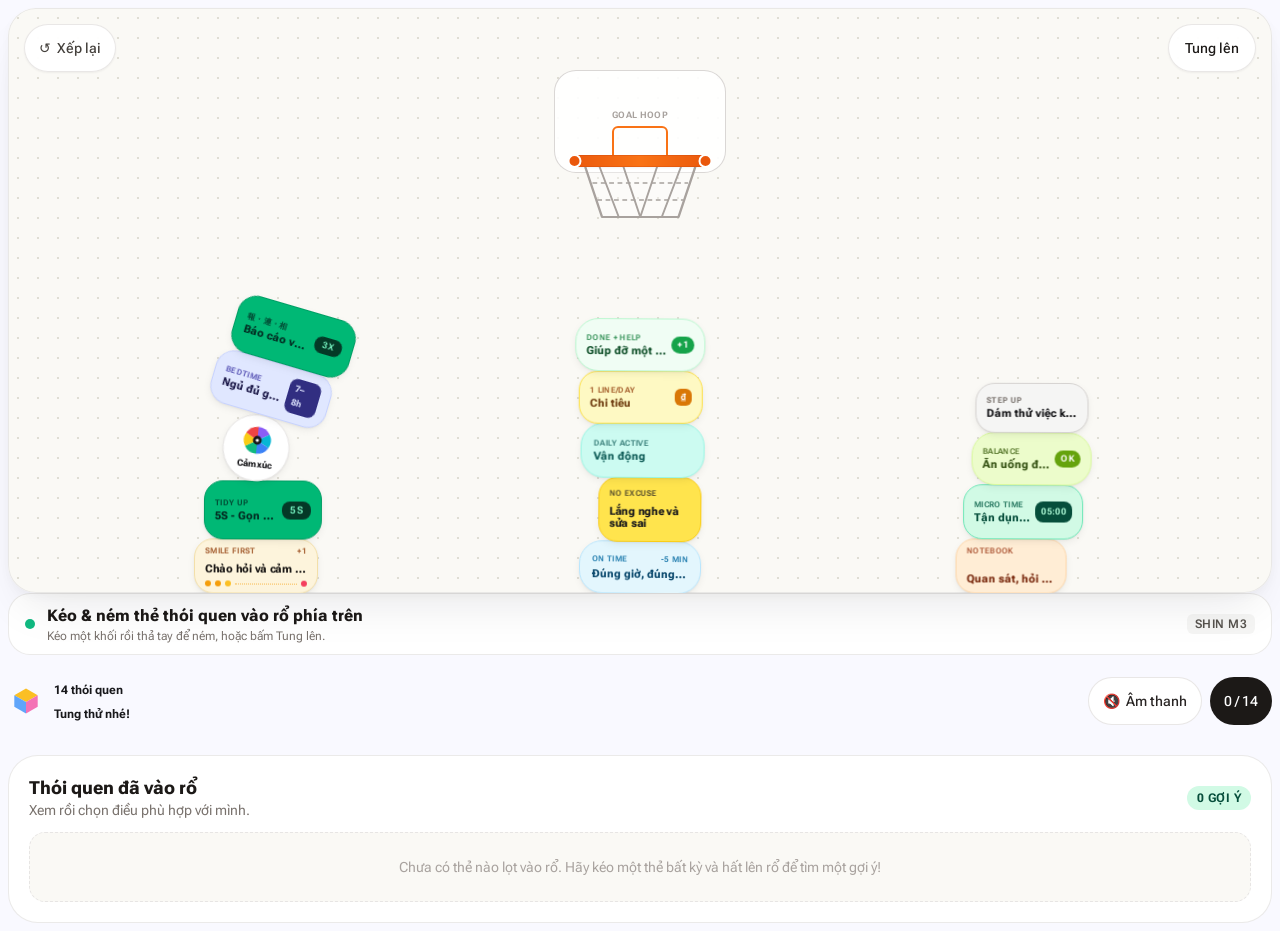
==== commit ed6a7c04: "M3.3.20-5S-14 ảnh thẻ sau" ====
--- a/habit-game.html
+++ b/habit-game.html
@@ -6,10 +6,10 @@
   <title>Tung thói quen · Shin routine</title>
 
   <!-- Tailwind CSS -->
-  <link rel="stylesheet" href="assets/game/habit-game.css?v=M3.3.20-5S.1">
+  <link rel="stylesheet" href="assets/game/habit-game.css?v=M3.3.20-5S.2">
 
   <!-- Thư viện vật lý 2D Matter.js -->
-  <script src="assets/game/matter-0.19.0.min.js?v=M3.3.20-5S.1"></script>
+  <script src="assets/game/matter-0.19.0.min.js?v=M3.3.20-5S.2"></script>
 
   <style>
 @font-face{font-family:'Roboto Flex';src:url('assets/fonts/roboto-flex-vietnamese.woff2') format('woff2');font-weight:100 1000;font-display:swap;unicode-range:U+0102-0103,U+0110-0111,U+0128-0129,U+0168-0169,U+01A0-01A1,U+01AF-01B0,U+0300-0301,U+0303-0304,U+0308-0309,U+0323,U+0329,U+1EA0-1EF9,U+20AB;}
@@ -118,8 +118,8 @@
   </style>
 <style>html,body{margin:0;overscroll-behavior:contain}body{padding:12px!important;background:#F9F9FF}#court-wrapper{height:clamp(480px,70dvh,570px);border-radius:28px}#hud-banner{margin-bottom:10px}#hud-title,#hud-desc{white-space:normal;line-height:1.4}#hud-desc{font-size:12px}#selected-habits-list{max-height:none}.result14{padding:13px;border:1px solid #E0E4ED;border-radius:20px;background:#F9FAFF}.result14 b{font-size:16px;line-height:1.35}.result14 p{font-size:13px;line-height:1.5;margin:5px 0 8px;color:#525E70}.result14-actions{display:flex;flex-wrap:wrap;gap:6px}.result14 button{border:0;border-radius:22px;padding:10px 12px;min-height:44px;font-size:13px;font-weight:600;background:#E7EEFB;color:#204B88}.result14 button[data-action=choose]{background:#2265C5;color:white}.result14 button[data-action=return]{background:transparent;color:#687182}.result14-status{display:block;font-size:12px;color:#52714F;margin-bottom:7px}#empty-habits-msg{font-size:13px;line-height:1.5}#selected-count-badge{white-space:nowrap}#sound-toggle{min-width:44px;min-height:44px}#reset-btn,#toss-btn{min-height:44px}#court-wrapper{touch-action:none}#selected-habits-list{display:grid;gap:8px}button:focus-visible{outline:3px solid #2265C5;outline-offset:3px}@media(prefers-reduced-motion:reduce){.tt-particle{display:none}.net-swish-anim{animation:none}}</style>
 <style>.game14-small-title{font-size:13px;line-height:1.4}#game14-results-jump{position:fixed;right:14px;bottom:14px;z-index:40;background:#2265C5;color:white;border:1px solid #fff6;border-radius:24px;min-height:44px;padding:10px 16px;font-size:14px;font-weight:600;box-shadow:0 3px 16px #183D702B}#game14-results-jump[hidden]{display:none}</style>
-<link rel="stylesheet" href="design-system.css?v=M3.3.20-5S.1">
-<link rel="stylesheet" href="design-game.css?v=M3.3.20-5S.1">
+<link rel="stylesheet" href="design-system.css?v=M3.3.20-5S.2">
+<link rel="stylesheet" href="design-game.css?v=M3.3.20-5S.2">
 </head>
 <body id="shinGame19" class="min-h-screen flex flex-col items-center py-5 px-3 sm:py-7 sm:px-4">
 
@@ -239,7 +239,7 @@
   </main>
   <button type="button" id="game14-results-jump" hidden aria-label="Xem thói quen đã vào rổ"></button>
 
-  <script src="assets/game/habit-game.js?v=M3.3.20-5S.1"></script>
+  <script src="assets/game/habit-game.js?v=M3.3.20-5S.2"></script>
 </body>
 </html>
 <script>document.addEventListener('DOMContentLoaded',function(){var main=document.querySelector('main'),head=document.querySelector('body>header');if(main&&head)main.appendChild(head);});</script><style>html,body,button,input,.font-mono-tag{font-family:'Roboto Flex',Arial,sans-serif}body{padding:8px!important}main{display:flex;flex-direction:column}main>header{order:2;margin-top:12px}#court-wrapper{order:0;height:clamp(380px,65dvh,650px)}#hud-banner{order:1}main>section{order:3}.game14-small-title{font-size:13px}#court-wrapper .tt-widget{font-family:'Roboto Flex',Arial,sans-serif}</style>
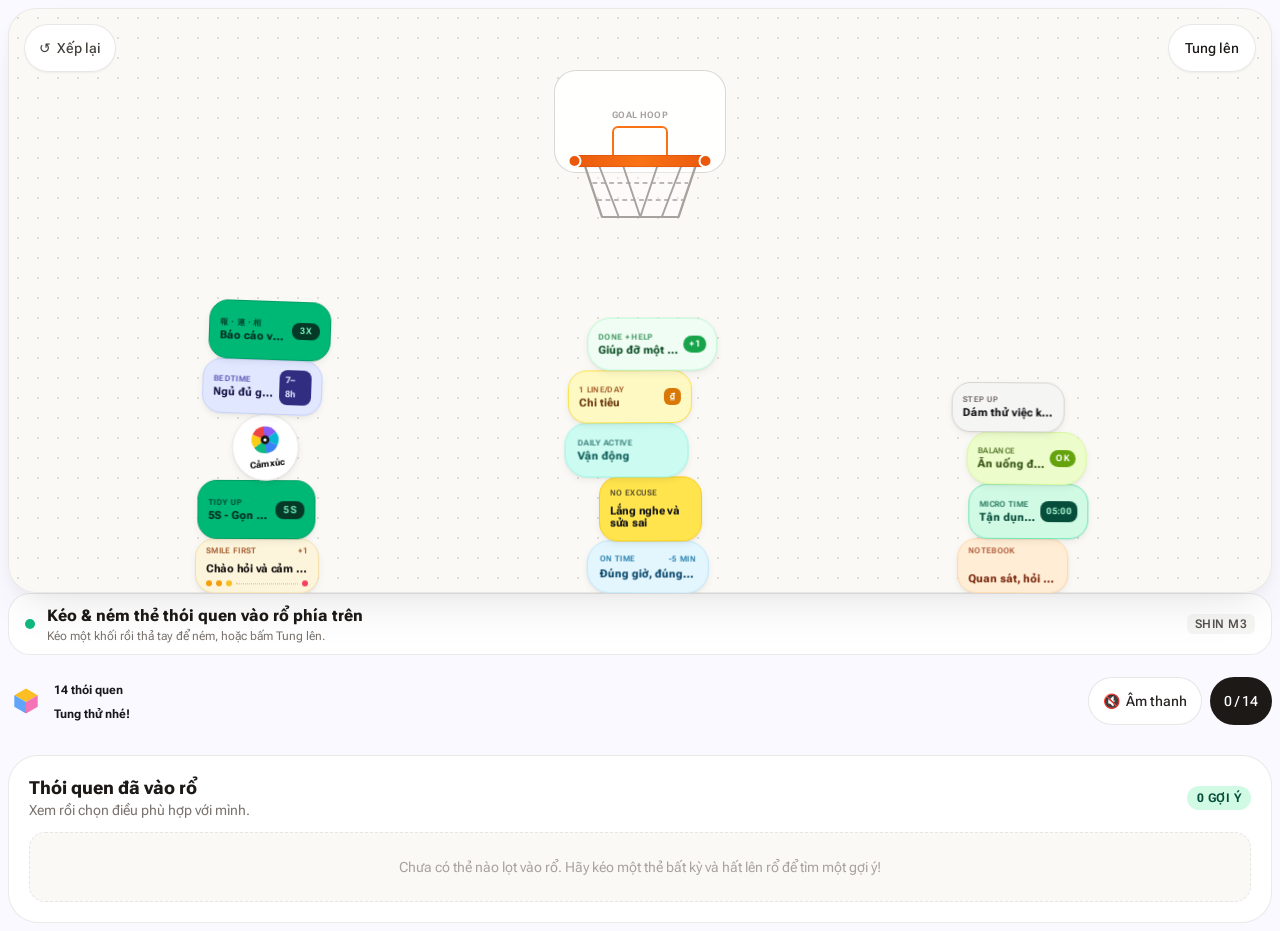
==== commit dd79a663: "M3.3.28" ====
--- a/habit-game.html
+++ b/habit-game.html
@@ -6,10 +6,10 @@
   <title>Tung thói quen · Shin routine</title>
 
   <!-- Tailwind CSS -->
-  <link rel="stylesheet" href="assets/game/habit-game.css?v=M3.3.20-5S.2">
+  <link rel="stylesheet" href="assets/game/habit-game.css?v=M.Claude.3.3.28">
 
   <!-- Thư viện vật lý 2D Matter.js -->
-  <script src="assets/game/matter-0.19.0.min.js?v=M3.3.20-5S.2"></script>
+  <script src="assets/game/matter-0.19.0.min.js?v=M.Claude.3.3.28"></script>
 
   <style>
 @font-face{font-family:'Roboto Flex';src:url('assets/fonts/roboto-flex-vietnamese.woff2') format('woff2');font-weight:100 1000;font-display:swap;unicode-range:U+0102-0103,U+0110-0111,U+0128-0129,U+0168-0169,U+01A0-01A1,U+01AF-01B0,U+0300-0301,U+0303-0304,U+0308-0309,U+0323,U+0329,U+1EA0-1EF9,U+20AB;}
@@ -118,8 +118,8 @@
   </style>
 <style>html,body{margin:0;overscroll-behavior:contain}body{padding:12px!important;background:#F9F9FF}#court-wrapper{height:clamp(480px,70dvh,570px);border-radius:28px}#hud-banner{margin-bottom:10px}#hud-title,#hud-desc{white-space:normal;line-height:1.4}#hud-desc{font-size:12px}#selected-habits-list{max-height:none}.result14{padding:13px;border:1px solid #E0E4ED;border-radius:20px;background:#F9FAFF}.result14 b{font-size:16px;line-height:1.35}.result14 p{font-size:13px;line-height:1.5;margin:5px 0 8px;color:#525E70}.result14-actions{display:flex;flex-wrap:wrap;gap:6px}.result14 button{border:0;border-radius:22px;padding:10px 12px;min-height:44px;font-size:13px;font-weight:600;background:#E7EEFB;color:#204B88}.result14 button[data-action=choose]{background:#2265C5;color:white}.result14 button[data-action=return]{background:transparent;color:#687182}.result14-status{display:block;font-size:12px;color:#52714F;margin-bottom:7px}#empty-habits-msg{font-size:13px;line-height:1.5}#selected-count-badge{white-space:nowrap}#sound-toggle{min-width:44px;min-height:44px}#reset-btn,#toss-btn{min-height:44px}#court-wrapper{touch-action:none}#selected-habits-list{display:grid;gap:8px}button:focus-visible{outline:3px solid #2265C5;outline-offset:3px}@media(prefers-reduced-motion:reduce){.tt-particle{display:none}.net-swish-anim{animation:none}}</style>
 <style>.game14-small-title{font-size:13px;line-height:1.4}#game14-results-jump{position:fixed;right:14px;bottom:14px;z-index:40;background:#2265C5;color:white;border:1px solid #fff6;border-radius:24px;min-height:44px;padding:10px 16px;font-size:14px;font-weight:600;box-shadow:0 3px 16px #183D702B}#game14-results-jump[hidden]{display:none}</style>
-<link rel="stylesheet" href="design-system.css?v=M3.3.20-5S.2">
-<link rel="stylesheet" href="design-game.css?v=M3.3.20-5S.2">
+<link rel="stylesheet" href="design-system.css?v=M.Claude.3.3.28">
+<link rel="stylesheet" href="design-game.css?v=M.Claude.3.3.28">
 </head>
 <body id="shinGame19" class="min-h-screen flex flex-col items-center py-5 px-3 sm:py-7 sm:px-4">
 
@@ -239,7 +239,7 @@
   </main>
   <button type="button" id="game14-results-jump" hidden aria-label="Xem thói quen đã vào rổ"></button>
 
-  <script src="assets/game/habit-game.js?v=M3.3.20-5S.2"></script>
+  <script src="assets/game/habit-game.js?v=M.Claude.3.3.28"></script>
 </body>
 </html>
 <script>document.addEventListener('DOMContentLoaded',function(){var main=document.querySelector('main'),head=document.querySelector('body>header');if(main&&head)main.appendChild(head);});</script><style>html,body,button,input,.font-mono-tag{font-family:'Roboto Flex',Arial,sans-serif}body{padding:8px!important}main{display:flex;flex-direction:column}main>header{order:2;margin-top:12px}#court-wrapper{order:0;height:clamp(380px,65dvh,650px)}#hud-banner{order:1}main>section{order:3}.game14-small-title{font-size:13px}#court-wrapper .tt-widget{font-family:'Roboto Flex',Arial,sans-serif}</style>
--- a/design-system.css
+++ b/design-system.css
@@ -247,3 +247,44 @@
 #shinTypographyRoot .shin-art-back .flow-senpai>span:first-child{display:none}
 #shinTypographyRoot .shin-art-back .flow-senpai :is(small,b){font-size:12px!important;line-height:1.5!important;color:#C7DBFA}
 @media(max-width:359px){#shinTypographyRoot .shin-back-copy{padding:16px 20px}#shinTypographyRoot .flow-card-stage .shin-art-back h2{margin-bottom:16px}}
+
+/* ===== SECTION: how-visual (M.Claude.3.3.22) ===== */
+/* "Cách làm" bằng hình: khung tranh từng bước, tranh đôi, cặp Nên/Tránh, Shin mách nhỏ, hình động, Tìm điểm chưa ổn. */
+.howpg .hv-duo,.howpg .hv-pair,.howpg .hv-key{padding:8px;margin:4px 0 12px}
+.m3-review .f2-how-content .ill.hv-duo svg,.m3-review .f2-how-content .ill.hv-pair svg,.m3-review .f2-how-content .ill.hv-key svg,.howpg .hv-duo svg,.howpg .hv-pair svg,.howpg .hv-key svg{max-width:440px;max-height:none}
+.howpg .hwsteps.hv-steps{display:flex;flex-direction:column;gap:12px}
+.howpg .hws.hv-step{display:block;padding:10px 10px 12px;background:#fff;border:1px solid var(--rule,#E4E8F2);border-radius:18px}
+.hv-step .hv-fig{margin:0 0 10px;background:#F4F6FE;border-radius:14px;padding:4px 6px}
+.hv-step .hv-fig svg{display:block;width:100%;max-width:420px;height:auto;margin:0 auto}
+.hv-step-t{display:flex;gap:12px;align-items:flex-start;padding:0 2px}
+.hv-shin .bob,.hv-shin .wave,.hv-shin .tail,.hv-shin *{animation:none!important}
+.hv-tip{display:flex;gap:10px;align-items:center;background:#FFF7E6;border:1px solid #F4DDA6;border-radius:18px;padding:10px 12px;margin:4px 0 8px}
+.hv-tip-shin{flex:none;width:52px}.hv-tip-shin svg{display:block;width:100%;height:auto}
+.hv-tip p{margin:0;line-height:1.5}.hv-tip b{display:block;font-size:13px;letter-spacing:.04em;color:#946400;text-transform:uppercase}
+/* Hình động squat: ba dáng thay nhau, 4 giây một nhịp. */
+.hv-anim .hv-p1{animation:hvP1 4s infinite}.hv-anim .hv-p2{animation:hvP2 4s infinite}.hv-anim .hv-p3{animation:hvP3 4s infinite}
+@keyframes hvP1{0%,16%{opacity:1}20%,76%{opacity:0}80%,100%{opacity:1}}
+@keyframes hvP2{0%,16%{opacity:0}20%,30%{opacity:1}34%,62%{opacity:0}66%,76%{opacity:1}80%,100%{opacity:0}}
+@keyframes hvP3{0%,30%{opacity:0}34%,62%{opacity:1}66%,100%{opacity:0}}
+@media (prefers-reduced-motion:reduce){.hv-anim .hv-p1,.hv-anim .hv-p2{animation:none;opacity:0}.hv-anim .hv-p3{animation:none;opacity:1}}
+/* Tìm điểm chưa ổn */
+.hv-spot{position:relative;margin:6px 0 10px;border-radius:18px;overflow:hidden;background:#F4F6FE;border:1px solid var(--rule,#E4E8F2)}
+.hv-spot svg{display:block;width:100%;height:auto}
+.hv-spot button{position:absolute;border-radius:50%;border:3px solid transparent;background:transparent;padding:0;margin:0;cursor:pointer;-webkit-tap-highlight-color:transparent}
+.hv-spot button:focus-visible{outline:3px solid #2A74DB;outline-offset:2px}
+.hv-spot button.hv-found{border-color:#14A874;background:rgba(20,168,116,.12);box-shadow:0 0 0 3px rgba(255,255,255,.85)}
+.hv-spot button.hv-ok{border-color:#2A74DB;border-style:dashed;background:rgba(42,116,219,.08)}
+.hv-spot button i{position:absolute;right:-8px;top:-8px;width:22px;height:22px;border-radius:50%;background:#14A874;color:#fff;font-style:normal;font-size:13px;font-weight:700;display:grid;place-items:center}
+.hv-spot-count{display:flex;align-items:center;gap:8px;font-weight:600;color:#1D5FD1;margin:2px 0 8px}
+.hv-spot-count span{display:inline-flex;gap:4px}.hv-spot-count span i{width:12px;height:12px;border-radius:50%;background:#DCE3F2}.hv-spot-count span i.on{background:#14A874}
+.hv-spot-list{margin:0 0 8px;padding:0;list-style:none}
+.hv-spot-list li{display:flex;gap:10px;align-items:flex-start;padding:8px 10px;border-radius:14px;background:#E2F7EE;margin:6px 0;line-height:1.45}
+.hv-spot-list li b{flex:none;width:22px;height:22px;border-radius:50%;background:#14A874;color:#fff;display:grid;place-items:center;font-size:13px}
+.hv-spot-note{background:#E5EFFC;border-radius:14px;padding:8px 12px;margin:6px 0;line-height:1.45}
+/* Hình động thở (Cảm xúc, bước 2): vòng phồng 4 giây, xẹp 4 giây. */
+.hv-anim-breath .hv-breath{transform-box:fill-box;transform-origin:center;animation:hvBreath 8s ease-in-out infinite}
+.hv-anim-breath .hv-in{animation:hvIn 8s infinite}.hv-anim-breath .hv-out{animation:hvOut 8s infinite}
+@keyframes hvBreath{0%,100%{transform:scale(.8)}50%{transform:scale(1.12)}}
+@keyframes hvIn{0%,46%{opacity:1}50%,96%{opacity:0}100%{opacity:1}}
+@keyframes hvOut{0%,46%{opacity:0}50%,96%{opacity:1}100%{opacity:0}}
+@media (prefers-reduced-motion:reduce){.hv-anim-breath .hv-breath,.hv-anim-breath .hv-in{animation:none}.hv-anim-breath .hv-out{animation:none;opacity:0}}
